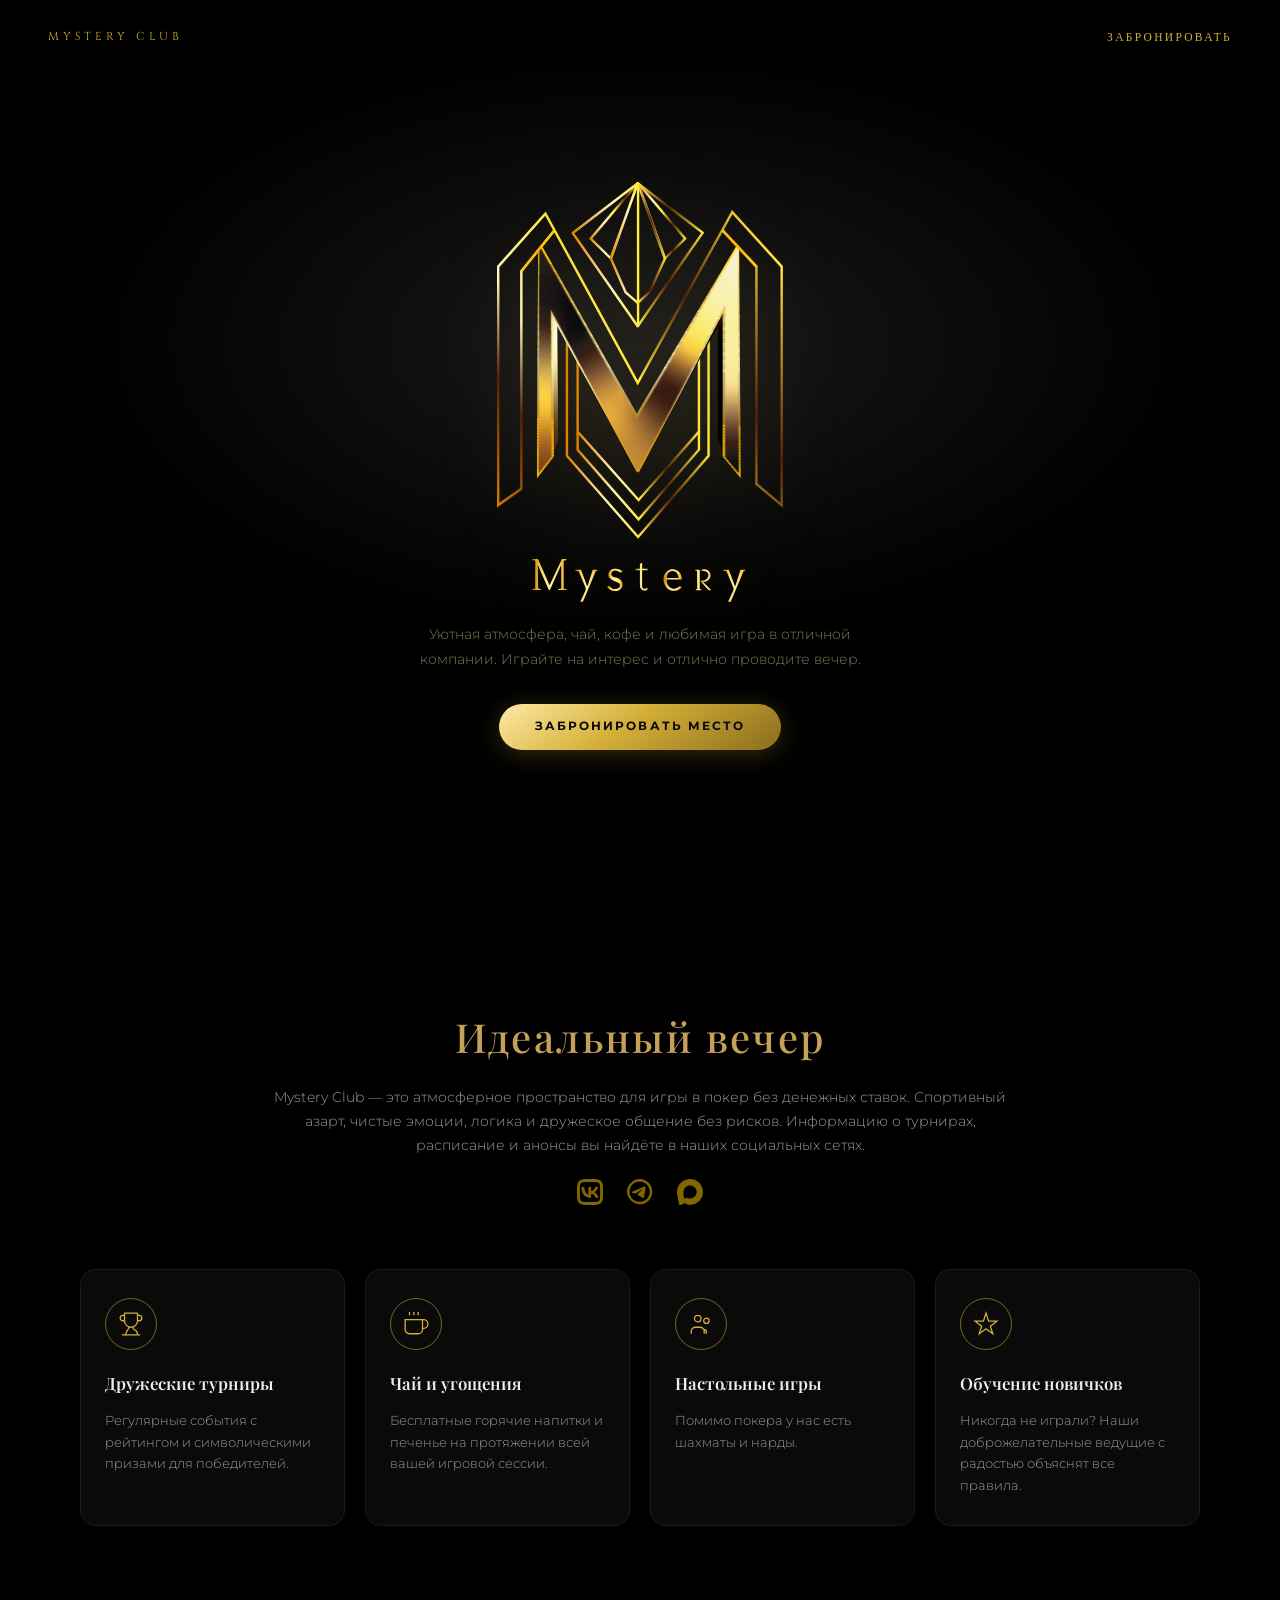
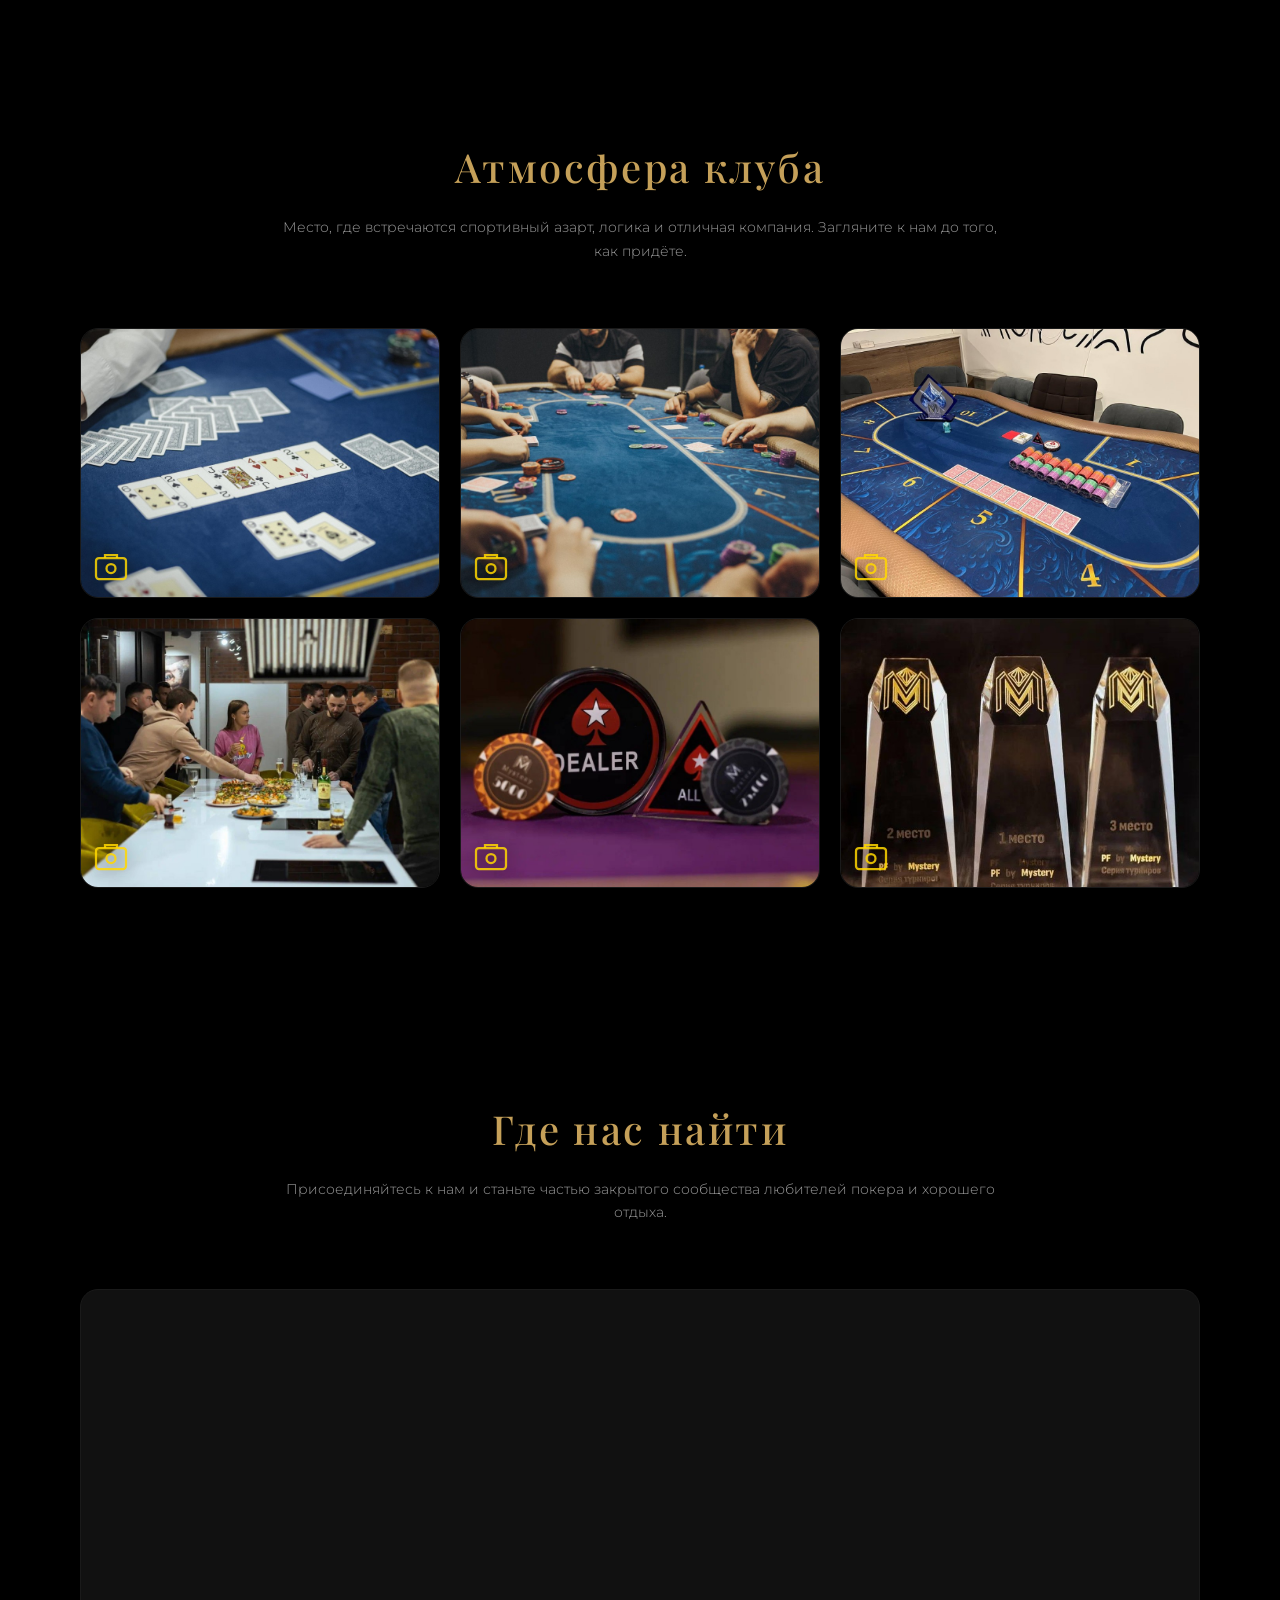
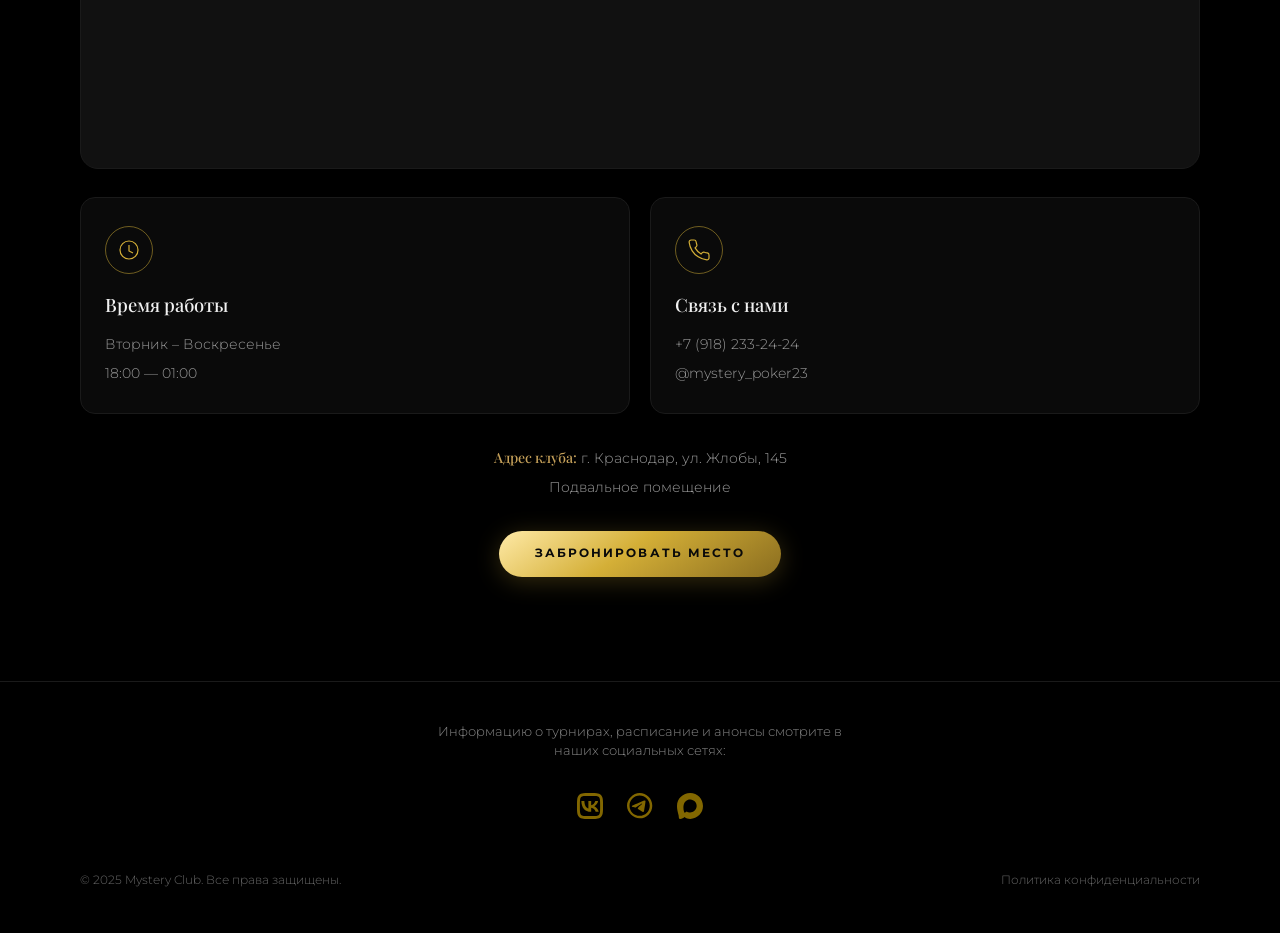
==== index.html @ e05e439c "myst" ====
<!DOCTYPE html>
<html lang="ru">
<head>
  <meta charset="UTF-8" />
  <meta name="viewport" content="width=device-width, initial-scale=1.0" />
  <title>Mystery Club — антикафе и покер-клуб</title>
  <link rel="preconnect" href="https://fonts.googleapis.com" />
  <link rel="preconnect" href="https://fonts.gstatic.com" crossorigin />
  <link href="https://fonts.googleapis.com/css2?family=Cinzel:wght@400;600&family=Montserrat:wght@300;400;600;700&family=Playfair+Display:ital,wght@0,500;0,600;1,400&display=swap" rel="stylesheet" />
  <link rel="stylesheet" href="css/style.css" />
</head>
<body>
  <header class="site-header">
    <a href="#" class="brand">Mystery Club</a>
    <nav class="header-nav">
      <a href="#booking" class="nav-link">Забронировать</a>
    </nav>
  </header>

  <main>
    <section class="hero" id="top">
      <div class="hero-bg"></div>
      <div class="hero-inner">
        <div class="hero-logo-wrap">
          <!-- Замените на свой файл, например images/logo.png -->
          <img class="hero-logo" src="images/logo.svg" alt="Mystery Club" width="350" height="520" />
        </div>
        <p class="hero-lead">
          Уютная атмосфера, чай, кофе и любимая игра в отличной компании. Играйте на интерес и отлично проводите вечер.
        </p>
        <button type="button" class="btn btn-gold js-booking-modal-open" aria-haspopup="dialog">Забронировать место</button>
      </div>
    </section>

    <section class="section features" id="about">
      <div class="container">
        <header class="section-head">
          <h1 class="section-title">Идеальный вечер</h1>
          <p class="section-subtitle">
            Mystery Club — это атмосферное пространство для игры в покер без денежных ставок. Спортивный азарт, чистые эмоции, логика и дружеское общение без рисков. Информацию о турнирах, расписание и анонсы вы найдёте в наших социальных сетях.
          </p>
          <div class="social-row">
            <a href="https://vk.com/mystery_poker" class="social-link" aria-label="ВКонтакте"><img src="images/VectorVk.svg" alt="" width="26" height="26" decoding="async" /></a>
            <a href="https://t.me/mystery_poker23" class="social-link" aria-label="Telegram"><img src="images/VectorTG.svg" alt="" width="26" height="26" decoding="async" /></a>
            <a href="https://max.ru/u/f9LHodD0cOL7yi1y0FMU7LQ5ypMnCCV3cFAZyZlKpwPWFNOSeTVWsqY6K8c" class="social-link" aria-label="Max" target="_blank" rel="noopener noreferrer"><img src="images/VectorMAX.svg" alt="" width="26" height="26" decoding="async" /></a>
          </div>
        </header>
        <div class="feature-grid">
          <article class="feature-card">
            <div class="feature-icon" aria-hidden="true">
              <svg viewBox="0 0 24 24" fill="none" stroke="currentColor" stroke-width="1.2" stroke-linecap="round" stroke-linejoin="round"><path d="M6 9H4.5a2.5 2.5 0 0 1 0-5H6"/><path d="M18 9h1.5a2.5 2.5 0 0 0 0-5H18"/><path d="M4 22h16"/><path d="M10 14.66v1.24c0 .55-.47.98-.97 1.21C7.85 18.75 7 20.24 7 22"/><path d="M14 14.66v1.24c0 .55.47.98.97 1.21 2.18 1.09 3.03 2.58 3.03 4.34"/><path d="M18 2H6v7a6 6 0 0 0 12 0V2Z"/></svg>
            </div>
            <h3 class="feature-card-title">Дружеские турниры</h3>
            <p class="feature-card-text">Регулярные события с рейтингом и символическими призами для победителей.</p>
          </article>
          <article class="feature-card">
            <div class="feature-icon" aria-hidden="true">
              <svg viewBox="0 0 24 24" fill="none" stroke="currentColor" stroke-width="1.2"><path d="M18 8h1a4 4 0 0 1 0 8h-1M2 8h16v9a4 4 0 0 1-4 4H6a4 4 0 0 1-4-4V8z"/><path d="M6 1v3M10 1v3M14 1v3"/></svg>
            </div>
            <h3 class="feature-card-title">Чай и угощения</h3>
            <p class="feature-card-text">Бесплатные горячие напитки и печенье на протяжении всей вашей игровой сессии.</p>
          </article>
          <article class="feature-card">
            <div class="feature-icon" aria-hidden="true">
              <svg viewBox="0 0 24 24" fill="none" stroke="currentColor" stroke-width="1.2"><circle cx="9" cy="7" r="3"/><circle cx="17" cy="9" r="2.5"/><path d="M3 21v-2a4 4 0 0 1 4-4h4a4 4 0 0 1 4 4v2M17 21v-1.5a2.5 2.5 0 0 0-2.5-2.5"/></svg>
            </div>
            <h3 class="feature-card-title">Настольные игры</h3>
            <p class="feature-card-text">Помимо покера у нас есть шахматы и нарды.</p>
          </article>
          <article class="feature-card">
            <div class="feature-icon" aria-hidden="true">
              <svg viewBox="0 0 24 24" fill="none" stroke="currentColor" stroke-width="1.2"><path d="M12 2l2.4 7.4h7.6l-6 4.6 2.3 7-6.3-4.6-6.3 4.6 2.3-7-6-4.6h7.6z"/></svg>
            </div>
            <h3 class="feature-card-title">Обучение новичков</h3>
            <p class="feature-card-text">Никогда не играли? Наши доброжелательные ведущие с радостью объяснят все правила.</p>
          </article>
        </div>
      </div>
    </section>

    <section class="section gallery" id="gallery">
      <div class="container">
        <header class="section-head">
          <h2 class="section-title">Атмосфера клуба</h2>
          <p class="section-subtitle">
            Место, где встречаются спортивный азарт, логика и отличная компания. Загляните к нам до того, как придёте.
          </p>
        </header>
        <div class="gallery-grid">
          <figure class="gallery-item">
            <img src="images/1.jpg" alt="Атмосфера клуба" loading="lazy" width="800" height="600" />
            <span class="gallery-cam" aria-hidden="true"><svg viewBox="0 0 24 24" fill="none" stroke="currentColor" stroke-width="1.5"><rect x="2" y="6" width="20" height="14" rx="2"/><circle cx="12" cy="13" r="3"/><path d="M8 6V4h8v2"/></svg></span>
          </figure>
          <figure class="gallery-item">
            <img src="images/2.jpg" alt="Атмосфера клуба" loading="lazy" width="800" height="600" />
            <span class="gallery-cam" aria-hidden="true"><svg viewBox="0 0 24 24" fill="none" stroke="currentColor" stroke-width="1.5"><rect x="2" y="6" width="20" height="14" rx="2"/><circle cx="12" cy="13" r="3"/><path d="M8 6V4h8v2"/></svg></span>
          </figure>
          <figure class="gallery-item">
            <img src="images/3.jpg" alt="Атмосфера клуба" loading="lazy" width="800" height="600" />
            <span class="gallery-cam" aria-hidden="true"><svg viewBox="0 0 24 24" fill="none" stroke="currentColor" stroke-width="1.5"><rect x="2" y="6" width="20" height="14" rx="2"/><circle cx="12" cy="13" r="3"/><path d="M8 6V4h8v2"/></svg></span>
          </figure>
          <figure class="gallery-item">
            <img src="images/4.jpg" alt="Атмосфера клуба" loading="lazy" width="800" height="600" />
            <span class="gallery-cam" aria-hidden="true"><svg viewBox="0 0 24 24" fill="none" stroke="currentColor" stroke-width="1.5"><rect x="2" y="6" width="20" height="14" rx="2"/><circle cx="12" cy="13" r="3"/><path d="M8 6V4h8v2"/></svg></span>
          </figure>
          <figure class="gallery-item">
            <img src="images/5.jpg" alt="Атмосфера клуба" loading="lazy" width="800" height="600" />
            <span class="gallery-cam" aria-hidden="true"><svg viewBox="0 0 24 24" fill="none" stroke="currentColor" stroke-width="1.5"><rect x="2" y="6" width="20" height="14" rx="2"/><circle cx="12" cy="13" r="3"/><path d="M8 6V4h8v2"/></svg></span>
          </figure>
          <figure class="gallery-item">
            <img src="images/6.jpg" alt="Атмосфера клуба" loading="lazy" width="800" height="600" />
            <span class="gallery-cam" aria-hidden="true"><svg viewBox="0 0 24 24" fill="none" stroke="currentColor" stroke-width="1.5"><rect x="2" y="6" width="20" height="14" rx="2"/><circle cx="12" cy="13" r="3"/><path d="M8 6V4h8v2"/></svg></span>
          </figure>
        </div>
      </div>
    </section>

    <section class="section contact" id="booking">
      <div class="container">
        <header class="section-head">
          <h2 class="section-title">Где нас найти</h2>
          <p class="section-subtitle">
            Присоединяйтесь к нам и станьте частью закрытого сообщества любителей покера и хорошего отдыха.
          </p>
        </header>

        <div class="map-wrap">
          <!-- Замените src на код виджета с Яндекс.Карт или Google Maps под ваш адрес -->
          <iframe
            class="map-frame"
            title="Карта: Mystery Club, Краснодар"
            src="https://yandex.ru/map-widget/v1/-/CPrDYVZV"
            loading="lazy"
            allowfullscreen
          ></iframe>
        </div>

        <div class="info-cards">
          <div class="info-card">
            <div class="info-icon" aria-hidden="true">
              <svg viewBox="0 0 24 24" fill="none" stroke="currentColor" stroke-width="1.2"><circle cx="12" cy="12" r="9"/><path d="M12 7v6l4 2"/></svg>
            </div>
            <h3 class="info-card-title">Время работы</h3>
            <p class="info-card-text">Вторник – Воскресенье</p>
            <p class="info-card-text">18:00 — 01:00</p>
          </div>
          <div class="info-card">
            <div class="info-icon" aria-hidden="true">
              <svg viewBox="0 0 24 24" fill="none" stroke="currentColor" stroke-width="1.2"><path d="M22 16.92v3a2 2 0 0 1-2.18 2 19.79 19.79 0 0 1-8.63-3.07 19.5 19.5 0 0 1-6-6 19.79 19.79 0 0 1-3.07-8.67A2 2 0 0 1 4.11 2h3a2 2 0 0 1 2 1.72c.127.96.361 1.903.7 2.81a2 2 0 0 1-.45 2.11L8.09 9.91a16 16 0 0 0 6 6l1.27-1.27a2 2 0 0 1 2.11-.45c.907.339 1.85.573 2.81.7A2 2 0 0 1 22 16.92z"/></svg>
            </div>
            <h3 class="info-card-title">Связь с нами</h3>
            <p class="info-card-text"><a href="tel:+79182332424">+7 (918) 233-24-24</a></p>
            <p class="info-card-text"><a href="https://t.me/mystery_poker23" target="_blank" rel="noopener noreferrer">@mystery_poker23</a></p>
          </div>
        </div>

        <div class="address-note">
          <p><strong>Адрес клуба:</strong> г. Краснодар, ул. Жлобы, 145</p>
          <p>Подвальное помещение</p>
        </div>

        <div class="cta-row">
          <button type="button" class="btn btn-gold js-booking-modal-open" aria-haspopup="dialog">Забронировать место</button>
        </div>
      </div>
    </section>
  </main>

  <footer class="site-footer">
    <div class="container footer-inner">
      <p class="footer-social-note">Информацию о турнирах, расписание и анонсы смотрите в наших социальных сетях:</p>
      <div class="social-row">
        <a href="https://vk.com/mystery_poker" class="social-link" aria-label="ВКонтакте"><img src="images/VectorVk.svg" alt="" width="26" height="26" decoding="async" /></a>
        <a href="https://t.me/mystery_poker23" class="social-link" aria-label="Telegram"><img src="images/VectorTG.svg" alt="" width="26" height="26" decoding="async" /></a>
        <a href="https://max.ru/u/f9LHodD0cOL7yi1y0FMU7LQ5ypMnCCV3cFAZyZlKpwPWFNOSeTVWsqY6K8c" class="social-link" aria-label="Max" target="_blank" rel="noopener noreferrer"><img src="images/VectorMAX.svg" alt="" width="26" height="26" decoding="async" /></a>
      </div>
      <div class="footer-bottom">
        <p class="footer-copy">© 2025 Mystery Club. Все права защищены.</p>
        <a href="politika-konfidencialnosti.html" class="footer-link">Политика конфиденциальности</a>
      </div>
    </div>
  </footer>

  <dialog class="booking-modal" id="booking-modal" aria-labelledby="booking-modal-title">
    <div class="booking-modal-panel">
      <button type="button" class="booking-modal-close" aria-label="Закрыть">&times;</button>
      <h2 id="booking-modal-title" class="booking-modal-title">Запись в клуб</h2>
      <p class="booking-modal-lead">Свяжитесь с нами удобным способом — мы подберём время и ответим на вопросы.</p>
      <ul class="booking-modal-contacts">
        <li class="booking-modal-row">
          <span class="booking-modal-label">Телефон</span>
          <a class="booking-modal-value" href="tel:+79182332424">+7 (918) 233-24-24</a>
        </li>
        <li class="booking-modal-row">
          <span class="booking-modal-label">Доп. номер</span>
          <a class="booking-modal-value" href="tel:+79884047765">+7 (988) 404-77-65</a>
        </li>
        <li class="booking-modal-row">
          <span class="booking-modal-label">Telegram</span>
          <a class="booking-modal-value" href="https://t.me/mystery_poker23" target="_blank" rel="noopener noreferrer">@mystery_poker23</a>
        </li>
        <li class="booking-modal-row">
          <span class="booking-modal-label">Max</span>
          <a class="booking-modal-value" href="https://max.ru/mysteryclub" target="_blank" rel="noopener noreferrer">Написать в Max</a>
        </li>
      </ul>
    </div>
  </dialog>

  <dialog class="gallery-lightbox" id="gallery-lightbox" aria-label="Просмотр фотографии">
    <div class="gallery-lightbox-panel">
      <button type="button" class="gallery-lightbox-close" aria-label="Закрыть">&times;</button>
      <img class="gallery-lightbox-img" src="" alt="" />
    </div>
  </dialog>

  <script src="js/booking-modal.js" defer></script>
  <script src="js/gallery-lightbox.js" defer></script>
</body>
</html>
---- css/style.css ----
:root {
  --bg: #000000;
  --bg-soft: #0a0a0a;
  --bg-card: #0a0a0a;
  --border-subtle: #1a1a1a;
  --gold: #d4af37;
  --gold-bright: #ffd700;
  --gold-muted: #c5a059;
  --text-heading: #e8d5a3;
  --text-body: #9a9a9a;
  --text-white: #f0f0f0;
  --font-serif: "Playfair Display", "Times New Roman", serif;
  --font-display: "Cinzel", serif;
  --font-sans: "Montserrat", system-ui, sans-serif;
}

*,
*::before,
*::after {
  box-sizing: border-box;
}

html {
  scroll-behavior: smooth;
}

body {
  margin: 0;
  font-family: var(--font-sans);
  font-weight: 300;
  font-size: 15px;
  line-height: 1.65;
  color: var(--text-body);
  background: var(--bg);
}

a {
  color: inherit;
  text-decoration: none;
}

a:hover {
  color: var(--gold-muted);
}

img {
  max-width: 100%;
  height: auto;
  display: block;
}

.container {
  width: min(1120px, 92vw);
  margin-inline: auto;
}

/* Header */
.site-header {
  position: fixed;
  top: 0;
  left: 0;
  right: 0;
  z-index: 100;
  display: flex;
  align-items: center;
  justify-content: space-between;
  padding: 1.5rem clamp(1.25rem, 4vw, 3rem);
  background: linear-gradient(to bottom, rgba(0, 0, 0, 0.85), transparent);
  pointer-events: none;
}

.site-header > * {
  pointer-events: auto;
}

.brand {
  font-family: var(--font-display);
  font-size: 0.72rem;
  letter-spacing: 0.35em;
  text-transform: uppercase;
  color: var(--gold);
  font-weight: 400;
}

.nav-link {
  font-family: var(--font-display);
  font-size: 0.72rem;
  letter-spacing: 0.2em;
  text-transform: uppercase;
  color: var(--gold);
}

.nav-link:hover {
  color: var(--gold-bright);
}

/* Hero */
.hero {
  position: relative;
  min-height: 100vh;
  min-height: 100dvh;
  display: flex;
  align-items: center;
  justify-content: center;
  padding: 6rem 1.5rem 4rem;
  overflow: hidden;
}

.hero-bg {
  position: absolute;
  inset: 0;
  background: radial-gradient(ellipse 80% 60% at 50% 38%, #1a1a1a 0%, #000000 55%);
  pointer-events: none;
}

.hero-inner {
  position: relative;
  text-align: center;
  max-width: min(760px, 94vw);
}

.hero-logo-wrap {
  margin-bottom: 1.25rem;
}

.hero-logo {
  margin-inline: auto;
  max-height: min(56vh, 420px);
  max-width: min(92vw, 520px);
  width: auto;
  height: auto;
  object-fit: contain;
  filter: drop-shadow(0 12px 40px rgba(212, 175, 55, 0.15));
}

.hero-lead {
  margin: 0 auto 2rem;
  max-width: 34em;
  font-size: 0.9rem;
  line-height: 1.75;
  color: rgba(200, 185, 140, 0.65);
}

button.btn {
  appearance: none;
  -webkit-appearance: none;
}

.btn {
  display: inline-flex;
  align-items: center;
  justify-content: center;
  padding: 1rem 2.25rem;
  font-family: var(--font-sans);
  font-weight: 700;
  font-size: 0.72rem;
  letter-spacing: 0.18em;
  text-transform: uppercase;
  border: none;
  border-radius: 999px;
  cursor: pointer;
  line-height: 1.2;
  transition: transform 0.25s ease, box-shadow 0.25s ease, filter 0.25s ease;
}

.btn-gold {
  color: #0a0a0a;
  background: linear-gradient(145deg, #ffeaa7 0%, var(--gold) 45%, #8a6d1f 100%);
  box-shadow: 0 4px 24px rgba(212, 175, 55, 0.25);
}

.btn-gold:hover {
  transform: translateY(-2px) scale(1.02);
  box-shadow: 0 8px 32px rgba(255, 215, 0, 0.35);
  filter: brightness(1.05);
}

/* Sections */
.section {
  padding: clamp(4rem, 10vw, 6.5rem) 0;
}

.section-head {
  text-align: center;
  margin-bottom: clamp(2.5rem, 6vw, 4rem);
}

.section-title {
  margin: 0 0 1rem;
  font-family: var(--font-serif);
  font-weight: 500;
  font-size: clamp(1.85rem, 4.5vw, 2.5rem);
  color: var(--gold-muted);
  letter-spacing: 0.06em;
}

.section-subtitle {
  margin: 0 auto;
  max-width: 46rem;
  font-size: 0.88rem;
  line-height: 1.7;
  color: var(--text-body);
}

.section-head .social-row {
  margin-top: 1.35rem;
}

/* Features */
.features {
  background: var(--bg);
}

.feature-grid {
  display: grid;
  grid-template-columns: repeat(4, 1fr);
  gap: 1.25rem;
}

@media (max-width: 900px) {
  .feature-grid {
    grid-template-columns: repeat(2, 1fr);
  }
}

@media (max-width: 520px) {
  .feature-grid {
    grid-template-columns: 1fr;
  }
}

.feature-card {
  background: var(--bg-card);
  border: 1px solid var(--border-subtle);
  border-radius: 15px;
  padding: 1.75rem 1.5rem;
  transition: border-color 0.2s ease, box-shadow 0.2s ease;
}

.feature-card:hover {
  border-color: rgba(212, 175, 55, 0.25);
  box-shadow: 0 8px 32px rgba(0, 0, 0, 0.5);
}

.feature-icon {
  width: 52px;
  height: 52px;
  border-radius: 50%;
  border: 1px solid rgba(212, 175, 55, 0.55);
  display: flex;
  align-items: center;
  justify-content: center;
  margin-bottom: 1.25rem;
  color: var(--gold);
}

.feature-icon svg {
  width: 26px;
  height: 26px;
}

.feature-card-title {
  margin: 0 0 0.75rem;
  font-family: var(--font-serif);
  font-size: 1.05rem;
  font-weight: 600;
  color: var(--text-white);
}

.feature-card-text {
  margin: 0;
  font-size: 0.82rem;
  line-height: 1.65;
  color: var(--text-body);
  text-align: left;
}

/* Gallery */
.gallery-grid {
  display: grid;
  grid-template-columns: repeat(3, 1fr);
  gap: 1.25rem;
}

@media (max-width: 768px) {
  .gallery-grid {
    grid-template-columns: repeat(2, 1fr);
  }
}

@media (max-width: 480px) {
  .gallery-grid {
    grid-template-columns: 1fr;
  }
}

.gallery-item {
  position: relative;
  margin: 0;
  border-radius: 18px;
  overflow: hidden;
  aspect-ratio: 4 / 3;
  background: var(--bg-soft);
  border: 1px solid var(--border-subtle);
  cursor: pointer;
}

.gallery-item img {
  width: 100%;
  height: 100%;
  object-fit: cover;
  transition: transform 0.5s ease;
}

.gallery-item:hover img {
  transform: scale(1.04);
}

.gallery-cam {
  position: absolute;
  left: 12px;
  bottom: 12px;
  width: 36px;
  height: 36px;
  color: rgba(255, 215, 0, 0.85);
  filter: drop-shadow(0 2px 8px rgba(0, 0, 0, 0.6));
}

.gallery-cam svg {
  width: 100%;
  height: 100%;
}

/* Contact */
.map-wrap {
  border-radius: 18px;
  overflow: hidden;
  border: 1px solid var(--border-subtle);
  margin-bottom: 1.75rem;
  background: #111;
  aspect-ratio: 21 / 9;
  min-height: 280px;
}

@media (max-width: 768px) {
  .map-wrap {
    aspect-ratio: 16 / 12;
  }
}

.map-frame {
  width: 100%;
  height: 100%;
  min-height: 280px;
  border: 0;
  display: block;
  filter: grayscale(0.35) contrast(1.05) brightness(0.85);
}

.info-cards {
  display: grid;
  grid-template-columns: repeat(2, 1fr);
  gap: 1.25rem;
  margin-bottom: 2rem;
}

@media (max-width: 600px) {
  .info-cards {
    grid-template-columns: 1fr;
  }
}

.info-card {
  background: var(--bg-card);
  border: 1px solid var(--border-subtle);
  border-radius: 15px;
  padding: 1.75rem 1.5rem;
}

.info-icon {
  width: 48px;
  height: 48px;
  border-radius: 50%;
  border: 1px solid rgba(212, 175, 55, 0.5);
  display: flex;
  align-items: center;
  justify-content: center;
  margin-bottom: 1rem;
  color: var(--gold);
}

.info-icon svg {
  width: 24px;
  height: 24px;
}

.info-card-title {
  margin: 0 0 0.75rem;
  font-family: var(--font-serif);
  font-size: 1.15rem;
  color: var(--text-white);
  font-weight: 500;
}

.info-card-text {
  margin: 0 0 0.35rem;
  font-size: 0.88rem;
  color: var(--text-body);
}

.info-card-text:last-child {
  margin-bottom: 0;
}

.info-card-text a {
  border-bottom: 1px solid transparent;
}

.info-card-text a:hover {
  border-bottom-color: rgba(212, 175, 55, 0.5);
  color: var(--gold-muted);
}

.address-note {
  text-align: center;
  margin-bottom: 2rem;
  font-size: 0.88rem;
  color: var(--text-body);
}

.address-note strong {
  color: var(--gold-muted);
  font-family: var(--font-serif);
  font-weight: 500;
}

.address-note p {
  margin: 0.35rem 0;
}

.cta-row {
  text-align: center;
}

/* Footer */
.site-footer {
  padding: 2.5rem 0 2rem;
  border-top: 1px solid var(--border-subtle);
}

.footer-inner {
  display: flex;
  flex-direction: column;
  align-items: center;
  gap: 2rem;
}

.footer-social-note {
  margin: 0;
  max-width: 28rem;
  text-align: center;
  font-size: 0.8rem;
  line-height: 1.55;
  color: #888;
}

.social-row {
  display: flex;
  gap: 1.5rem;
  align-items: center;
  justify-content: center;
}

.social-link {
  color: var(--gold);
  opacity: 0.85;
  transition: opacity 0.2s ease, transform 0.2s ease, color 0.2s ease;
}

.social-link:hover {
  opacity: 1;
  color: var(--gold-bright);
  transform: translateY(-2px);
}

.social-link svg,
.social-link img {
  width: 26px;
  height: 26px;
  display: block;
}

.social-link img {
  object-fit: contain;
  transition: filter 0.2s ease;
}

.social-link:hover img {
  filter: brightness(1.15);
}

.footer-bottom {
  width: 100%;
  display: flex;
  flex-wrap: wrap;
  align-items: center;
  justify-content: space-between;
  gap: 1rem;
  padding-top: 0.5rem;
}

.footer-copy,
.footer-link {
  font-size: 0.72rem;
  color: #666;
}

.footer-link:hover {
  color: var(--text-body);
}

@media (max-width: 520px) {
  .footer-bottom {
    flex-direction: column;
    text-align: center;
  }
}

/* Booking modal */
.booking-modal {
  border: none;
  padding: 0;
  margin: auto;
  max-width: calc(100vw - 2rem);
  background: transparent;
  color: var(--text-body);
}

.booking-modal::backdrop {
  background: rgba(0, 0, 0, 0.78);
  backdrop-filter: blur(4px);
}

.booking-modal-panel {
  position: relative;
  width: min(420px, calc(100vw - 2rem));
  padding: 2.25rem 2rem 1.75rem;
  background: linear-gradient(165deg, #121212 0%, #0a0a0a 100%);
  border: 1px solid rgba(212, 175, 55, 0.35);
  border-radius: 18px;
  box-shadow: 0 28px 90px rgba(0, 0, 0, 0.75), 0 0 0 1px rgba(255, 255, 255, 0.03) inset;
}

.booking-modal-close {
  position: absolute;
  top: 0.85rem;
  right: 0.85rem;
  width: 2.25rem;
  height: 2.25rem;
  display: flex;
  align-items: center;
  justify-content: center;
  padding: 0;
  border: none;
  border-radius: 50%;
  background: transparent;
  color: rgba(200, 185, 140, 0.65);
  font-size: 1.5rem;
  line-height: 1;
  cursor: pointer;
  transition: color 0.2s ease, background 0.2s ease;
}

.booking-modal-close:hover {
  color: var(--gold-bright);
  background: rgba(212, 175, 55, 0.08);
}

.booking-modal-title {
  margin: 0 2rem 0.75rem 0;
  font-family: var(--font-serif);
  font-weight: 500;
  font-size: 1.5rem;
  color: var(--gold-muted);
  letter-spacing: 0.04em;
}

.booking-modal-lead {
  margin: 0 0 1.5rem;
  font-size: 0.85rem;
  line-height: 1.65;
  color: var(--text-body);
}

.booking-modal-contacts {
  list-style: none;
  margin: 0;
  padding: 0;
  display: flex;
  flex-direction: column;
  gap: 1.1rem;
}

.booking-modal-row {
  display: flex;
  flex-direction: column;
  gap: 0.35rem;
  padding-bottom: 1.1rem;
  border-bottom: 1px solid var(--border-subtle);
}

.booking-modal-row:last-child {
  padding-bottom: 0;
  border-bottom: none;
}

.booking-modal-label {
  font-family: var(--font-display);
  font-size: 0.65rem;
  letter-spacing: 0.22em;
  text-transform: uppercase;
  color: rgba(200, 185, 140, 0.55);
}

.booking-modal-value {
  font-size: 1.05rem;
  font-weight: 500;
  color: var(--text-white);
  transition: color 0.2s ease;
}

.booking-modal-value:hover {
  color: var(--gold-bright);
}

/* Gallery fullscreen lightbox */
.gallery-lightbox {
  width: 100vw;
  max-width: 100vw;
  height: 100vh;
  max-height: 100vh;
  margin: 0;
  padding: 0;
  border: none;
  background: transparent;
  overflow: hidden;
}

@supports (height: 100dvh) {
  .gallery-lightbox {
    height: 100dvh;
    max-height: 100dvh;
  }
}

.gallery-lightbox::backdrop {
  background: rgba(0, 0, 0, 0.94);
  backdrop-filter: blur(6px);
}

.gallery-lightbox-panel {
  position: relative;
  box-sizing: border-box;
  min-height: 100vh;
  width: 100%;
  display: flex;
  align-items: center;
  justify-content: center;
  padding: 3.25rem 1.25rem 1.5rem;
}

@supports (min-height: 100dvh) {
  .gallery-lightbox-panel {
    min-height: 100dvh;
  }
}

.gallery-lightbox-close {
  position: fixed;
  top: 1rem;
  right: 1rem;
  z-index: 10;
  width: 2.75rem;
  height: 2.75rem;
  display: flex;
  align-items: center;
  justify-content: center;
  padding: 0;
  border: 1px solid rgba(212, 175, 55, 0.35);
  border-radius: 50%;
  background: rgba(10, 10, 10, 0.85);
  color: var(--gold-muted);
  font-size: 1.65rem;
  line-height: 1;
  cursor: pointer;
  transition: color 0.2s ease, background 0.2s ease, border-color 0.2s ease;
}

.gallery-lightbox-close:hover {
  color: var(--gold-bright);
  border-color: rgba(212, 175, 55, 0.55);
  background: rgba(20, 20, 20, 0.95);
}

.gallery-lightbox-img {
  position: relative;
  z-index: 1;
  max-width: 100%;
  max-height: calc(100vh - 5rem);
  width: auto;
  height: auto;
  object-fit: contain;
  border-radius: 4px;
  box-shadow: 0 8px 48px rgba(0, 0, 0, 0.65);
}

@supports (height: 100dvh) {
  .gallery-lightbox-img {
    max-height: min(92vh, calc(100dvh - 5rem));
  }
}

/* Legal / privacy page */
.legal-page {
  padding: 6.5rem 0 4rem;
  min-height: 70vh;
}

.legal-doc {
  max-width: 42rem;
  margin: 0 auto;
  color: var(--text-body);
  font-size: 0.9rem;
  line-height: 1.7;
}

.legal-doc h1 {
  margin: 0 0 0.35rem;
  font-family: var(--font-serif);
  font-weight: 500;
  font-size: clamp(1.5rem, 3.5vw, 1.85rem);
  color: var(--gold-muted);
  letter-spacing: 0.04em;
}

.legal-doc .legal-updated {
  margin: 0 0 2rem;
  font-size: 0.78rem;
  color: #777;
}

.legal-doc h2 {
  margin: 2rem 0 0.75rem;
  font-family: var(--font-sans);
  font-weight: 600;
  font-size: 0.95rem;
  color: var(--text-white);
  letter-spacing: 0.02em;
}

.legal-doc p {
  margin: 0 0 1rem;
}

.legal-doc ul {
  margin: 0 0 1rem;
  padding-left: 1.25rem;
}

.legal-doc li {
  margin-bottom: 0.4rem;
}

.legal-doc a {
  color: var(--gold-muted);
  text-decoration: underline;
  text-underline-offset: 3px;
}

.legal-doc a:hover {
  color: var(--gold-bright);
}

.legal-doc .legal-placeholder {
  padding: 0.85rem 1rem;
  margin: 0 0 1.25rem;
  border-left: 3px solid rgba(212, 175, 55, 0.45);
  background: rgba(212, 175, 55, 0.06);
  font-size: 0.85rem;
  color: rgba(200, 185, 140, 0.85);
}

.legal-doc .legal-divider {
  margin: 2rem 0;
  border: none;
  border-top: 1px solid var(--border-subtle);
}

.legal-back {
  display: inline-block;
  margin-top: 2.5rem;
  font-family: var(--font-display);
  font-size: 0.7rem;
  letter-spacing: 0.2em;
  text-transform: uppercase;
  color: var(--gold);
}

.legal-back:hover {
  color: var(--gold-bright);
}

.footer-bottom--center {
  justify-content: center;
}
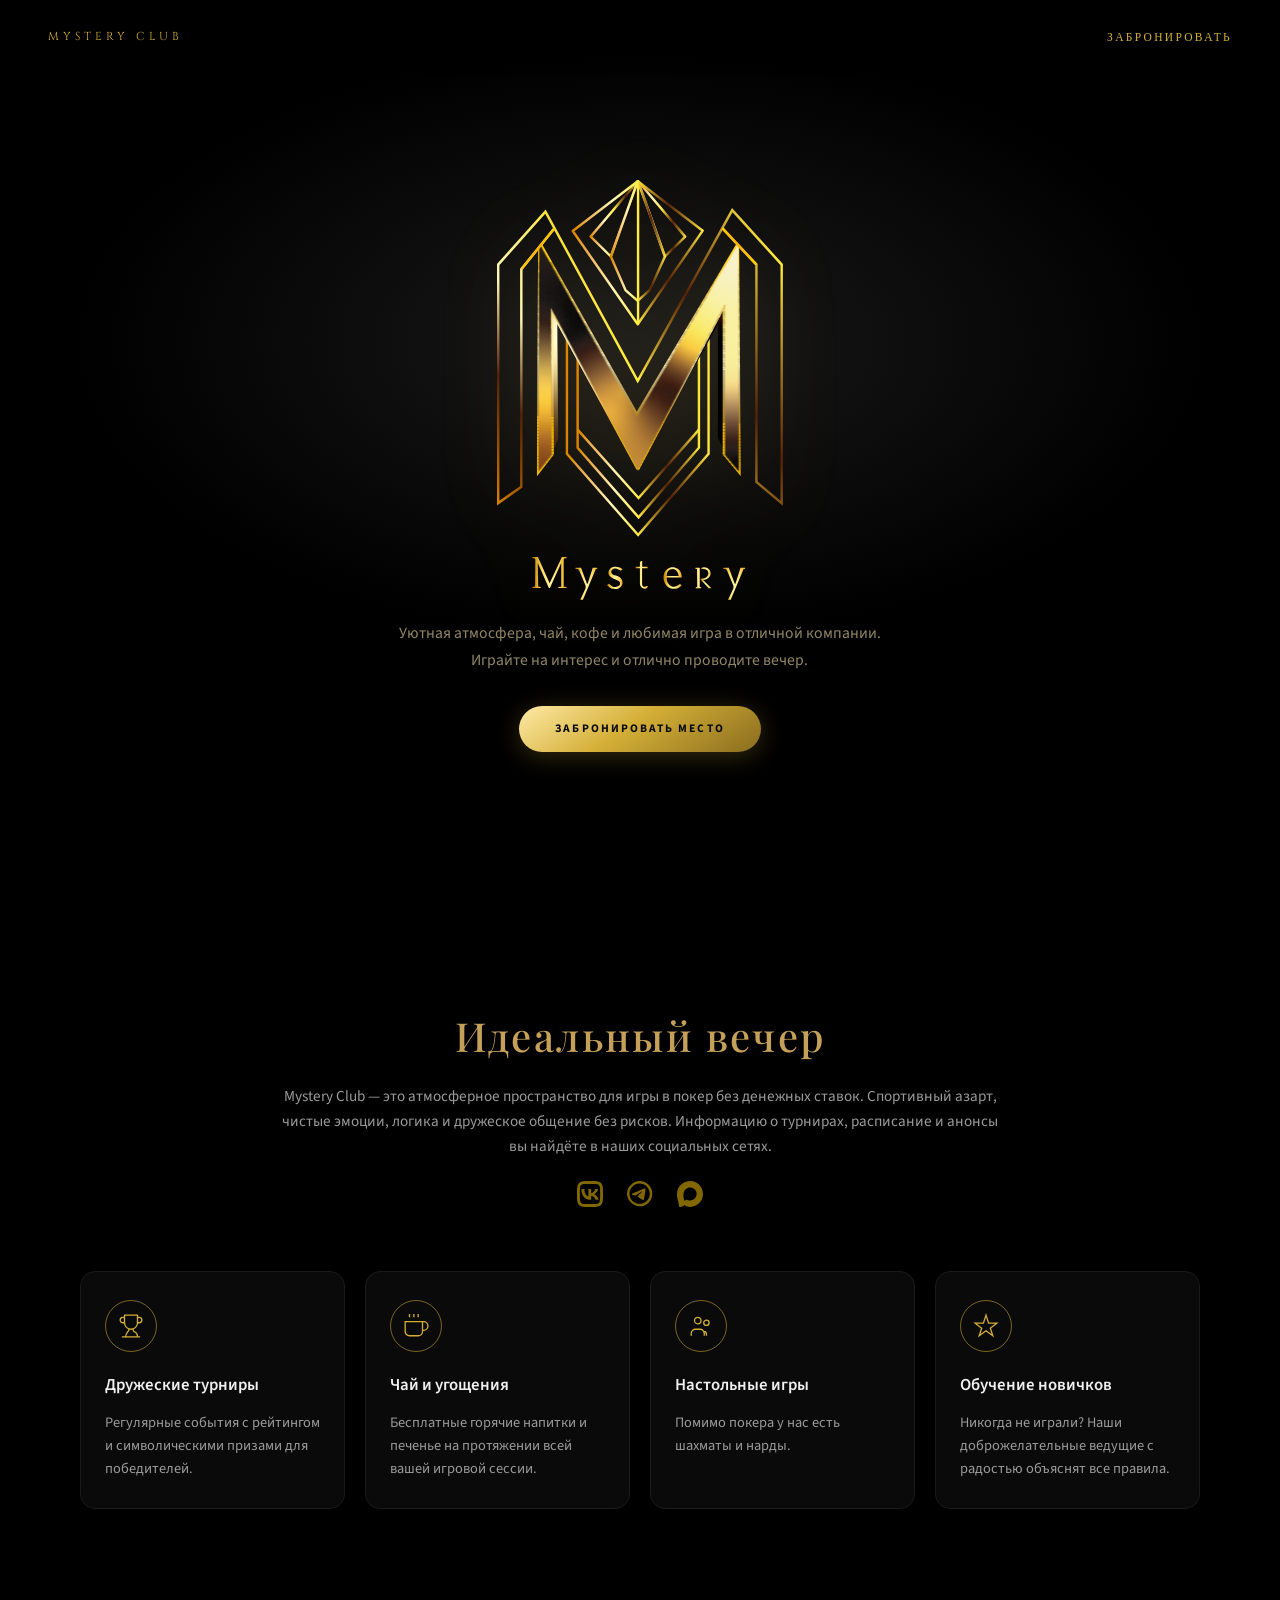
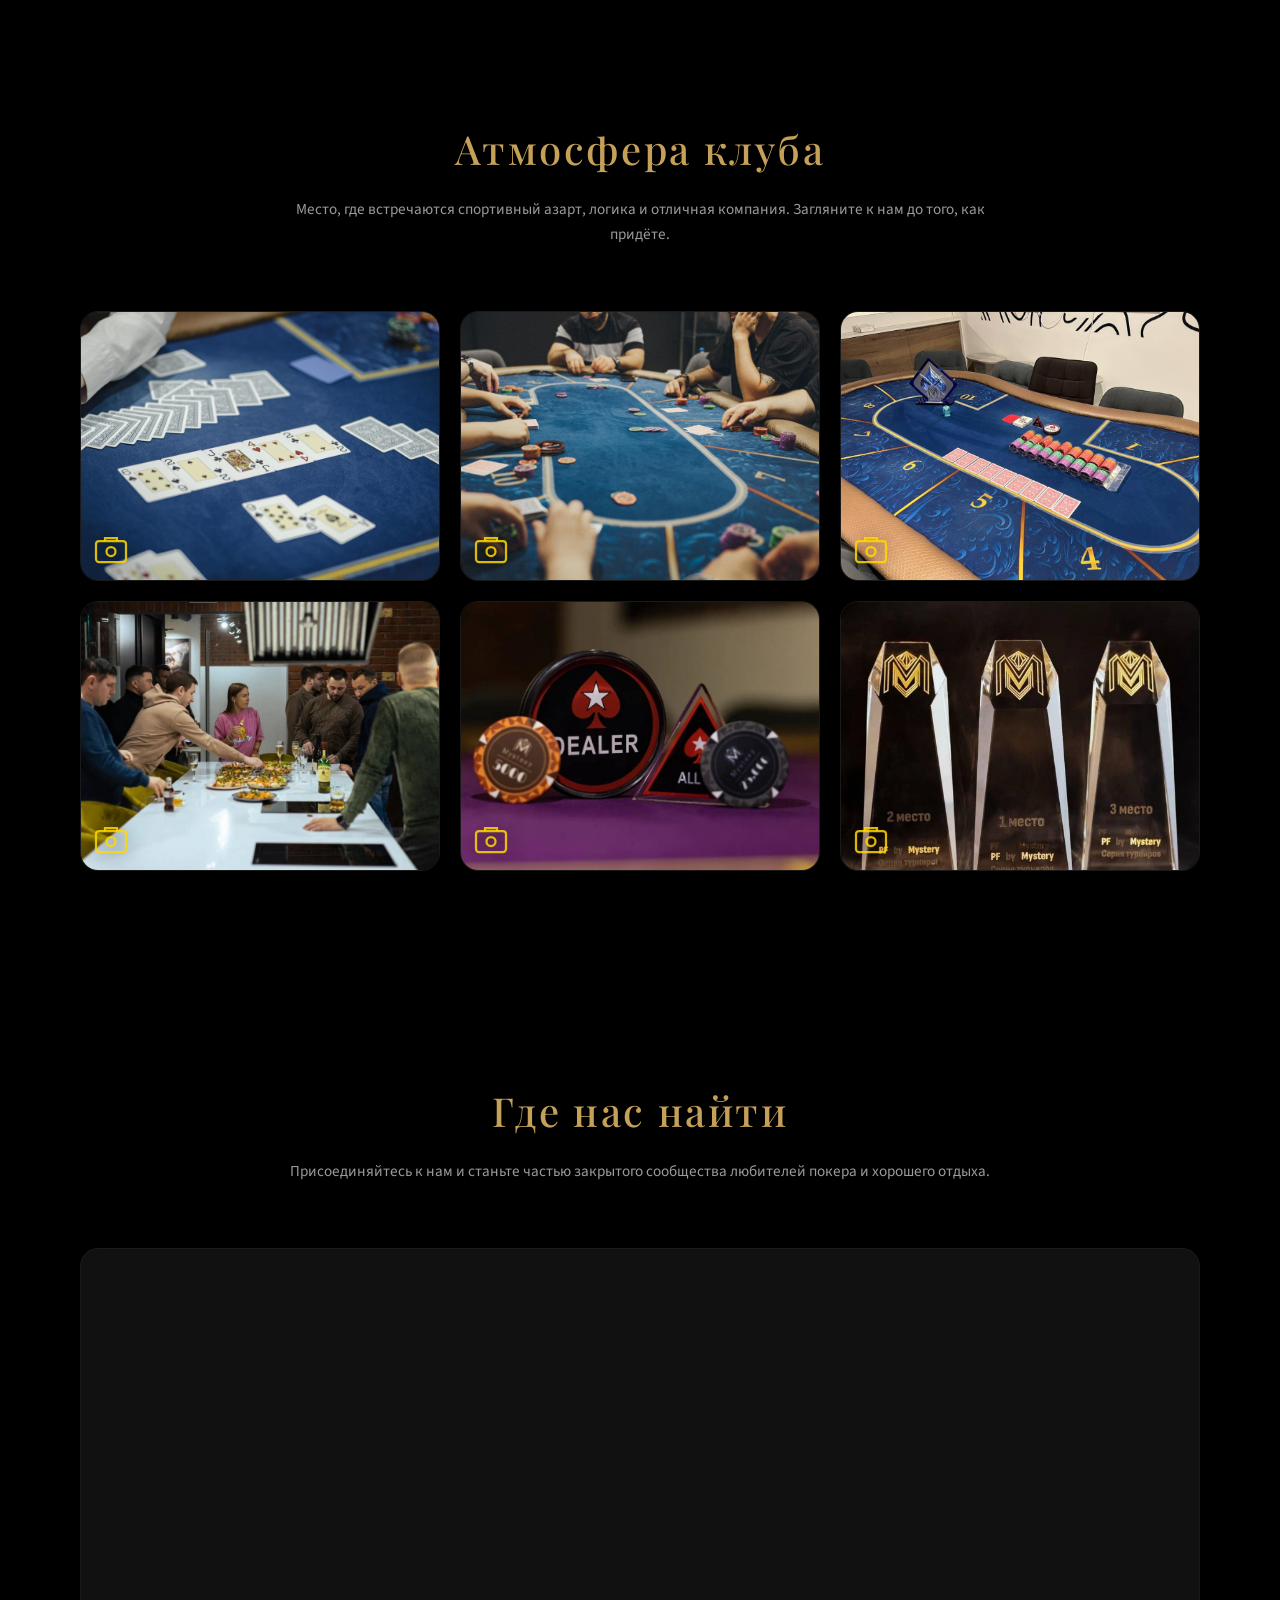
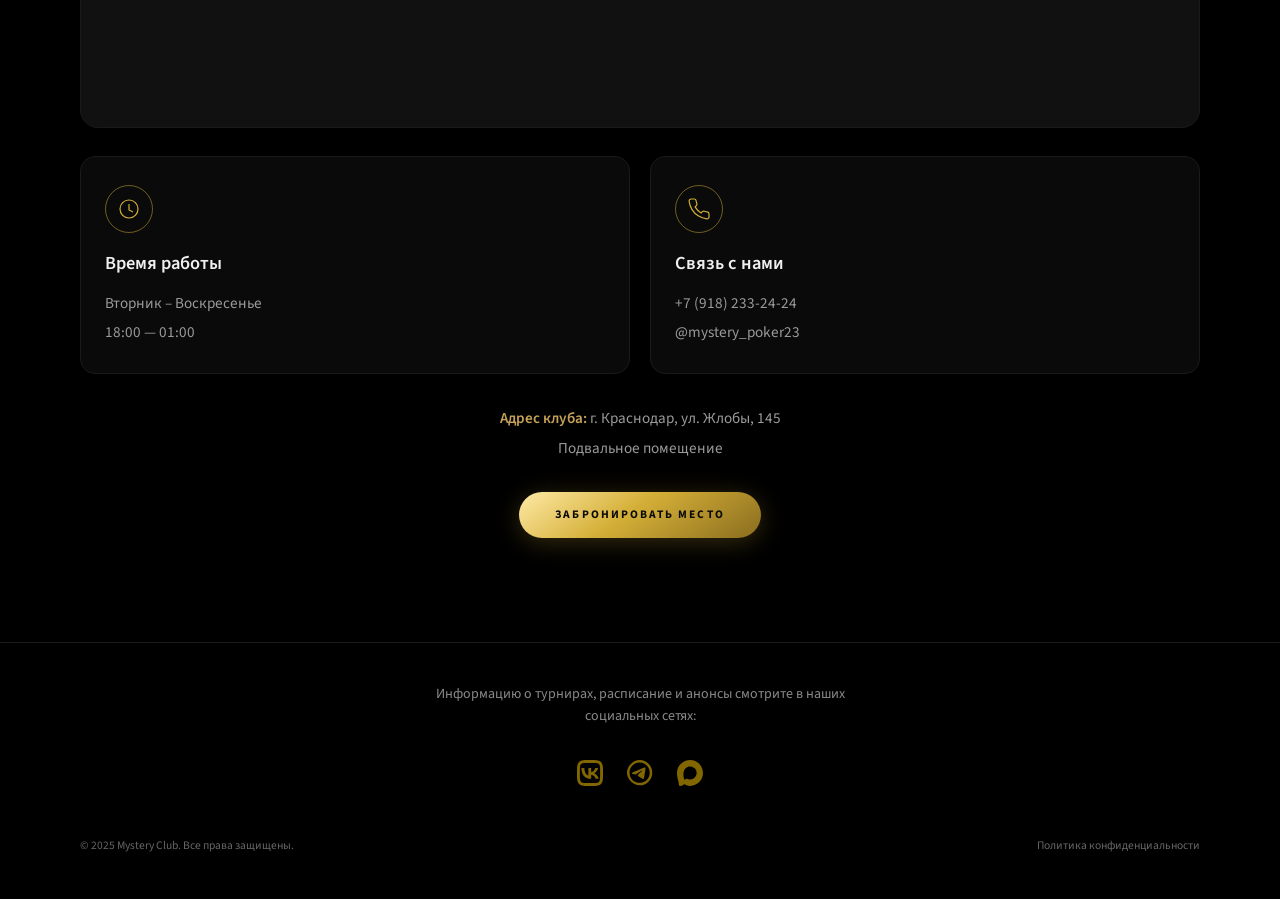
==== commit 6cd8a9c4: "fix" ====
--- a/index.html
+++ b/index.html
@@ -4,9 +4,10 @@
   <meta charset="UTF-8" />
   <meta name="viewport" content="width=device-width, initial-scale=1.0" />
   <title>Mystery Club — антикафе и покер-клуб</title>
+  <link rel="icon" href="images/logo.svg" type="image/svg+xml" />
   <link rel="preconnect" href="https://fonts.googleapis.com" />
   <link rel="preconnect" href="https://fonts.gstatic.com" crossorigin />
-  <link href="https://fonts.googleapis.com/css2?family=Cinzel:wght@400;600&family=Montserrat:wght@300;400;600;700&family=Playfair+Display:ital,wght@0,500;0,600;1,400&display=swap" rel="stylesheet" />
+  <link href="https://fonts.googleapis.com/css2?family=Cinzel:wght@400;600&family=Playfair+Display:ital,wght@0,500;0,600;1,400&family=Source+Sans+3:ital,wght@0,400;0,600;0,700;1,400&display=swap" rel="stylesheet" />
   <link rel="stylesheet" href="css/style.css" />
 </head>
 <body>
--- a/css/style.css
+++ b/css/style.css
@@ -11,7 +11,7 @@
   --text-white: #f0f0f0;
   --font-serif: "Playfair Display", "Times New Roman", serif;
   --font-display: "Cinzel", serif;
-  --font-sans: "Montserrat", system-ui, sans-serif;
+  --font-sans: "Source Sans 3", system-ui, -apple-system, "Segoe UI", sans-serif;
 }
 
 *,
@@ -27,9 +27,9 @@
 body {
   margin: 0;
   font-family: var(--font-sans);
-  font-weight: 300;
-  font-size: 15px;
-  line-height: 1.65;
+  font-weight: 400;
+  font-size: 16px;
+  line-height: 1.6;
   color: var(--text-body);
   background: var(--bg);
 }
@@ -136,9 +136,9 @@
 .hero-lead {
   margin: 0 auto 2rem;
   max-width: 34em;
-  font-size: 0.9rem;
-  line-height: 1.75;
-  color: rgba(200, 185, 140, 0.65);
+  font-size: 0.98rem;
+  line-height: 1.7;
+  color: rgba(200, 185, 140, 0.72);
 }
 
 button.btn {
@@ -197,8 +197,8 @@
 .section-subtitle {
   margin: 0 auto;
   max-width: 46rem;
-  font-size: 0.88rem;
-  line-height: 1.7;
+  font-size: 0.95rem;
+  line-height: 1.65;
   color: var(--text-body);
 }
 
@@ -261,7 +261,7 @@
 
 .feature-card-title {
   margin: 0 0 0.75rem;
-  font-family: var(--font-serif);
+  font-family: var(--font-sans);
   font-size: 1.05rem;
   font-weight: 600;
   color: var(--text-white);
@@ -269,8 +269,8 @@
 
 .feature-card-text {
   margin: 0;
-  font-size: 0.82rem;
-  line-height: 1.65;
+  font-size: 0.9rem;
+  line-height: 1.6;
   color: var(--text-body);
   text-align: left;
 }
@@ -396,15 +396,15 @@
 
 .info-card-title {
   margin: 0 0 0.75rem;
-  font-family: var(--font-serif);
+  font-family: var(--font-sans);
   font-size: 1.15rem;
   color: var(--text-white);
-  font-weight: 500;
+  font-weight: 600;
 }
 
 .info-card-text {
   margin: 0 0 0.35rem;
-  font-size: 0.88rem;
+  font-size: 0.95rem;
   color: var(--text-body);
 }
 
@@ -424,14 +424,14 @@
 .address-note {
   text-align: center;
   margin-bottom: 2rem;
-  font-size: 0.88rem;
+  font-size: 0.95rem;
   color: var(--text-body);
 }
 
 .address-note strong {
   color: var(--gold-muted);
-  font-family: var(--font-serif);
-  font-weight: 500;
+  font-family: var(--font-sans);
+  font-weight: 600;
 }
 
 .address-note p {
@@ -459,8 +459,8 @@
   margin: 0;
   max-width: 28rem;
   text-align: center;
-  font-size: 0.8rem;
-  line-height: 1.55;
+  font-size: 0.875rem;
+  line-height: 1.6;
   color: #888;
 }
 
@@ -578,17 +578,17 @@
 
 .booking-modal-title {
   margin: 0 2rem 0.75rem 0;
-  font-family: var(--font-serif);
-  font-weight: 500;
-  font-size: 1.5rem;
+  font-family: var(--font-sans);
+  font-weight: 600;
+  font-size: 1.45rem;
   color: var(--gold-muted);
-  letter-spacing: 0.04em;
+  letter-spacing: 0.02em;
 }
 
 .booking-modal-lead {
   margin: 0 0 1.5rem;
-  font-size: 0.85rem;
-  line-height: 1.65;
+  font-size: 0.95rem;
+  line-height: 1.6;
   color: var(--text-body);
 }
 
@@ -730,8 +730,8 @@
   max-width: 42rem;
   margin: 0 auto;
   color: var(--text-body);
-  font-size: 0.9rem;
-  line-height: 1.7;
+  font-size: 1rem;
+  line-height: 1.65;
 }
 
 .legal-doc h1 {
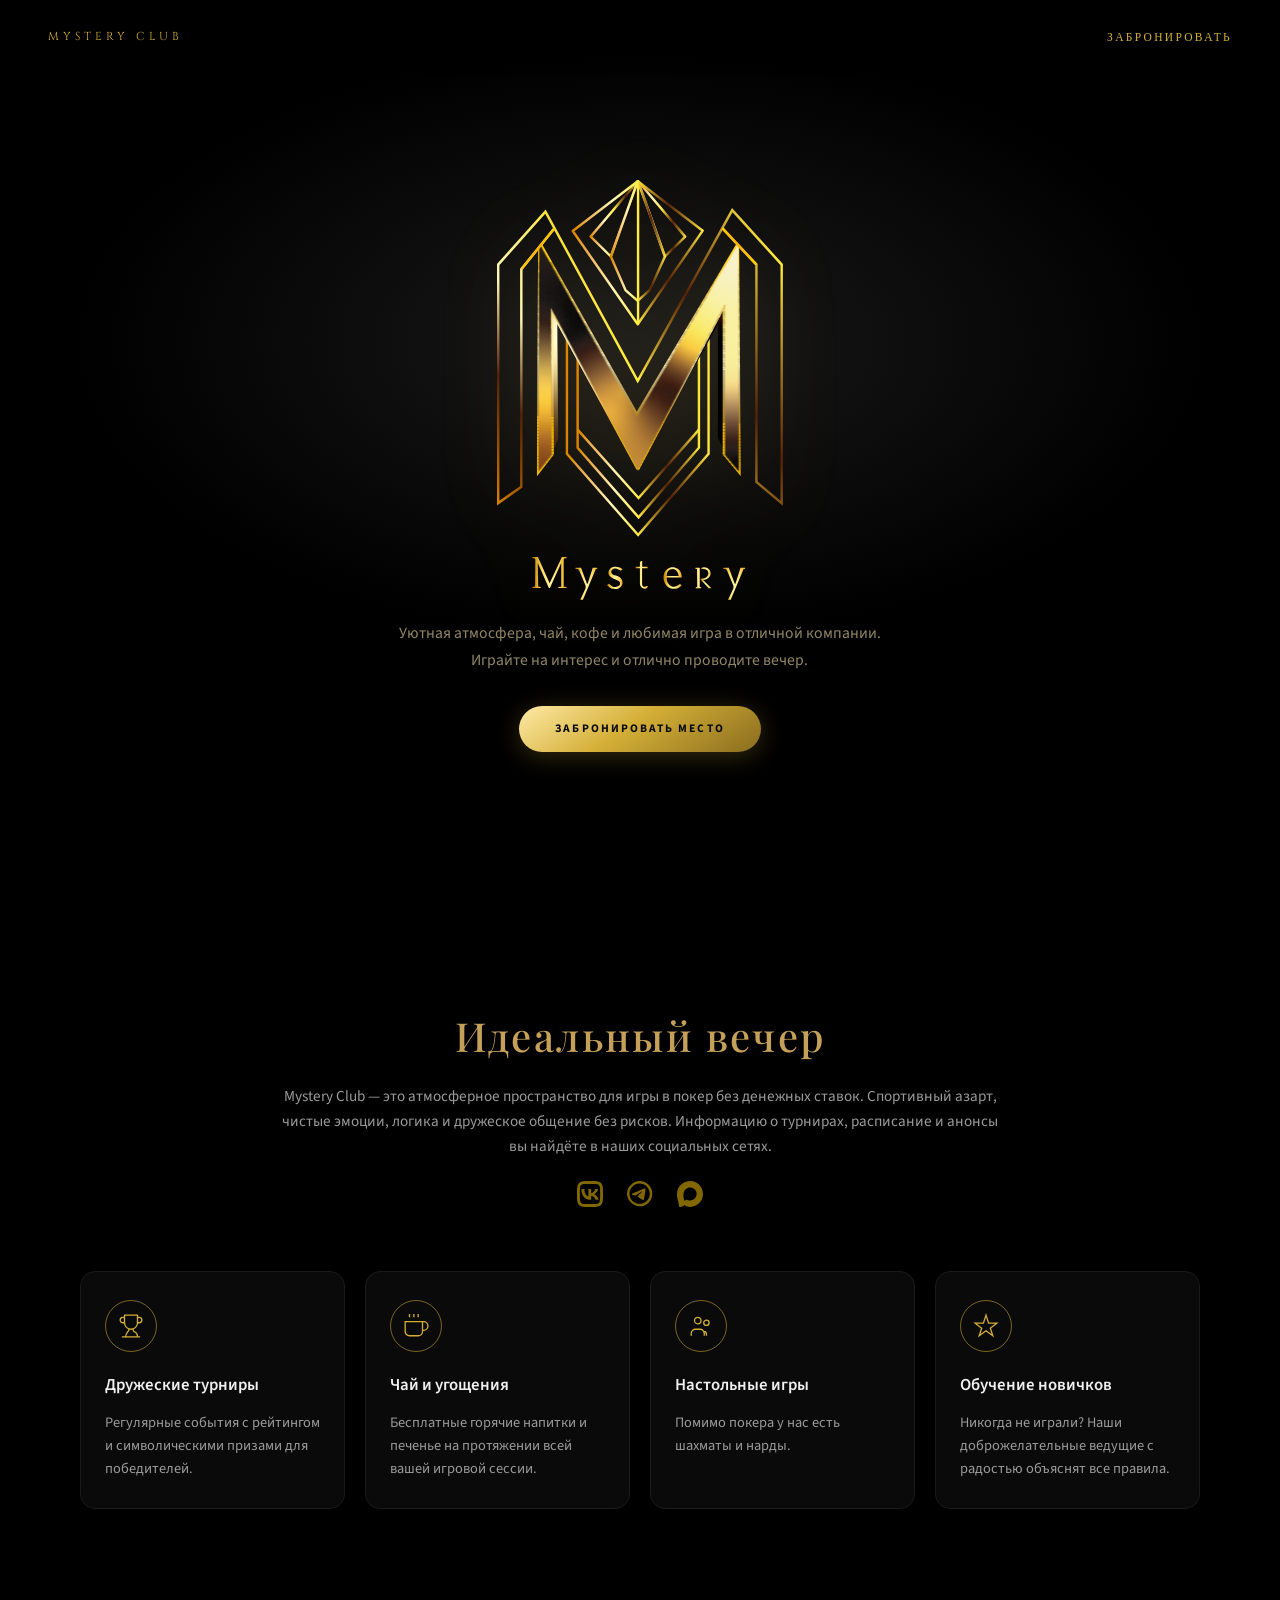
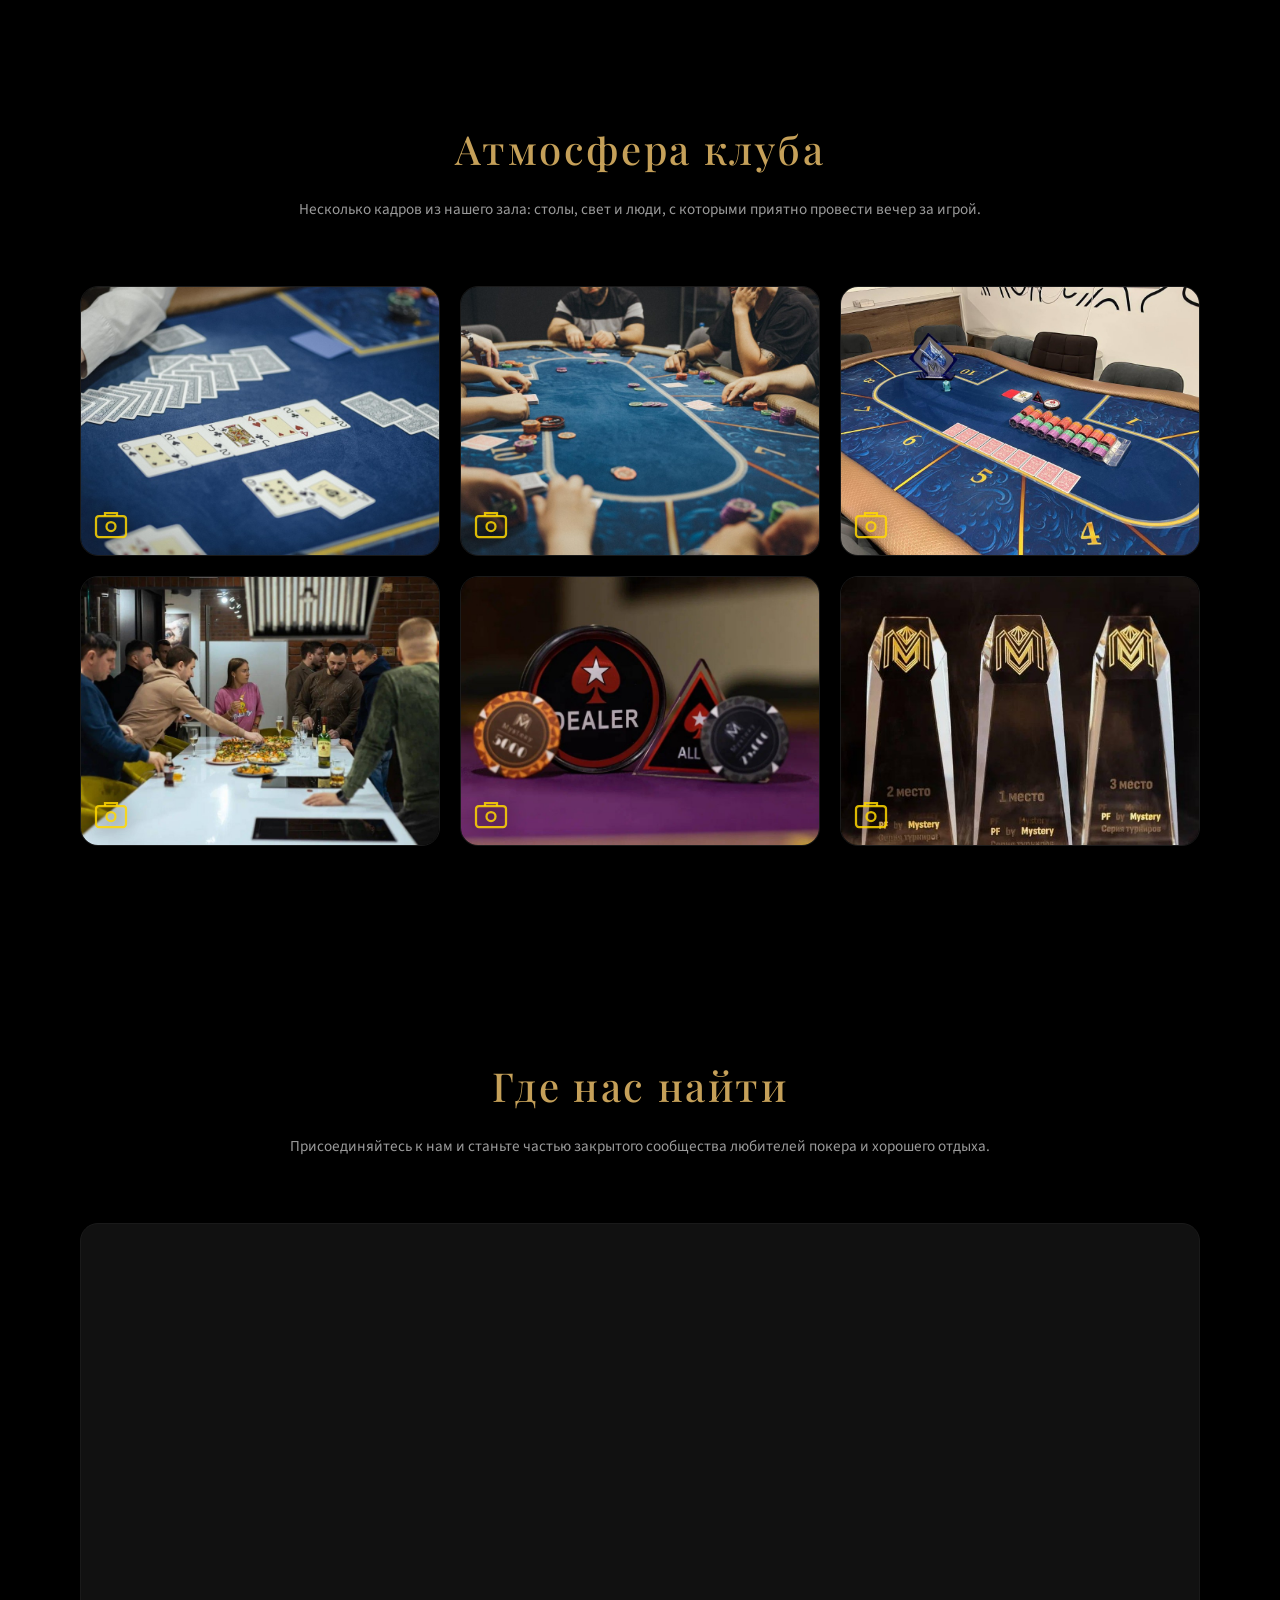
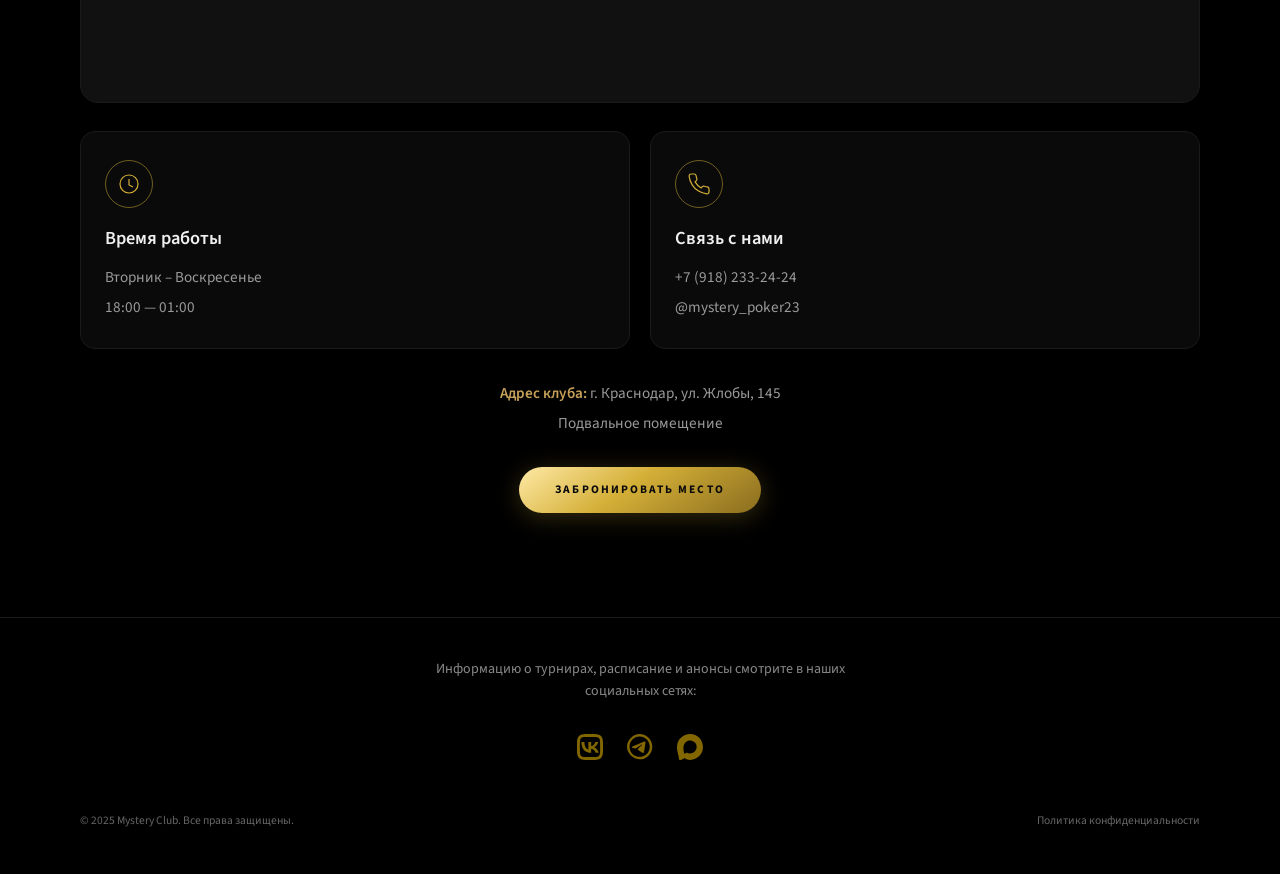
==== commit 1e7316e5: "fix text" ====
--- a/index.html
+++ b/index.html
@@ -84,7 +84,7 @@
         <header class="section-head">
           <h2 class="section-title">Атмосфера клуба</h2>
           <p class="section-subtitle">
-            Место, где встречаются спортивный азарт, логика и отличная компания. Загляните к нам до того, как придёте.
+            Несколько кадров из нашего зала: столы, свет и люди, с которыми приятно провести вечер за игрой.
           </p>
         </header>
         <div class="gallery-grid">
